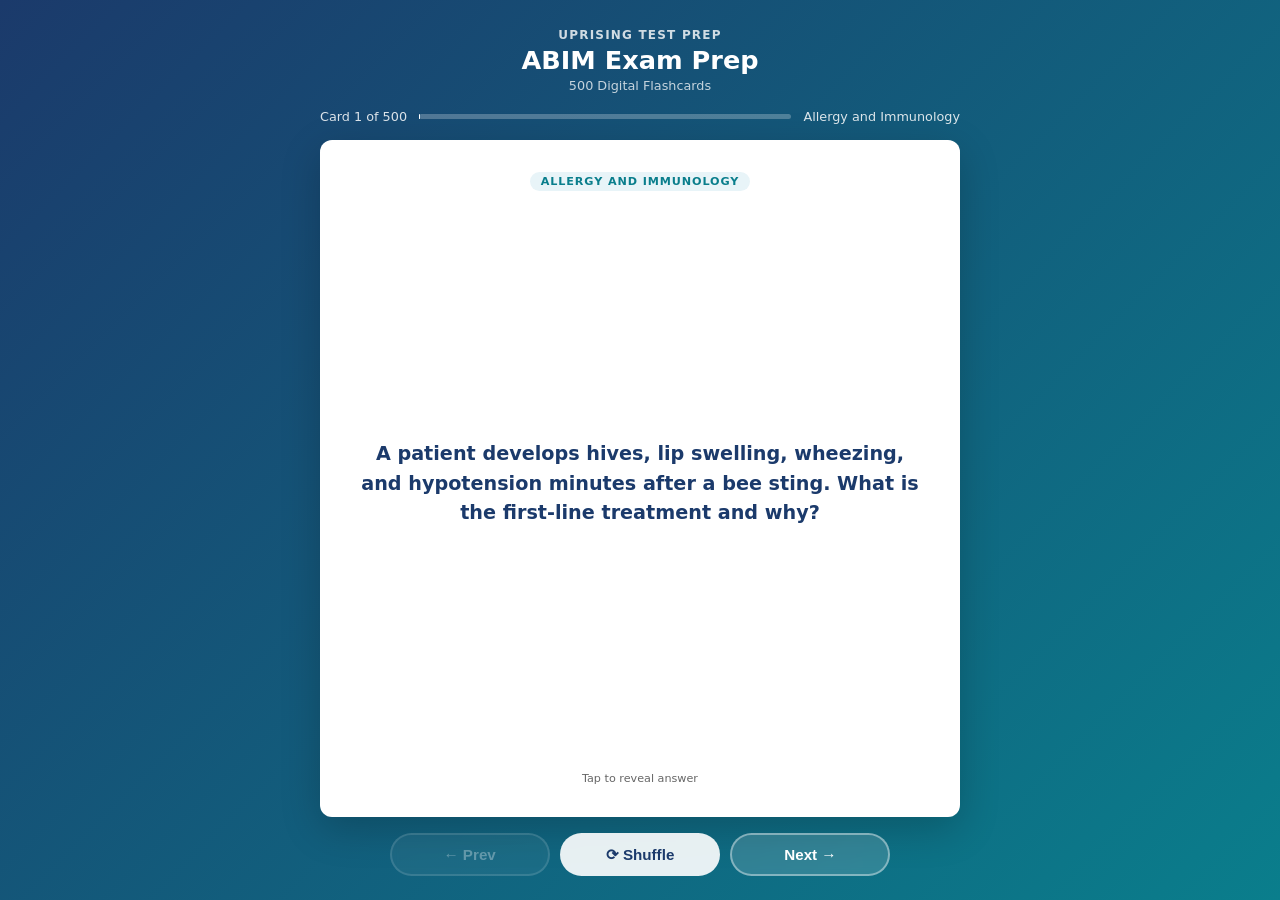
==== flashcards/index.html @ 8e614565 "Deploy ABIM exam" ====
<!DOCTYPE html>
<html lang="en">
<head>
  <meta charset="UTF-8">
  <meta name="viewport" content="width=device-width, initial-scale=1.0">
  <title>ABIM Exam Prep — Flashcards</title>
  <style>
    :root {
      --blue:   #1B3A6B;
      --teal:   #0A7E8C;
      --ltblue: #E8F4F8;
      --white:  #FFFFFF;
      --text:   #1A1A1A;
      --muted:  #666;
      --radius: 12px;
    }
    * { box-sizing: border-box; margin: 0; padding: 0; }
    html, body { height: 100%; }
    body {
      font-family: 'Segoe UI', system-ui, sans-serif;
      background: linear-gradient(135deg, var(--blue) 0%, var(--teal) 100%);
      min-height: 100dvh;
      display: flex;
      flex-direction: column;
      align-items: center;
      padding: 1.25rem 1rem 1rem;
      gap: 0.75rem;
      overflow-x: hidden;
    }
    header { text-align: center; color: #fff; flex-shrink: 0; }
    header .brand { font-size: 0.75rem; font-weight: 700; letter-spacing: 0.1em; opacity: 0.8; text-transform: uppercase; }
    header h1 { font-size: 1.3rem; font-weight: 800; margin-top: 0.2rem; }
    header .subtitle { font-size: 0.8rem; opacity: 0.75; margin-top: 0.15rem; }
    #progress-info {
      display: flex; align-items: center; gap: 0.75rem;
      color: rgba(255,255,255,0.85); font-size: 0.8rem;
      flex-shrink: 0; width: 100%; max-width: 640px;
    }
    #progress-bar-track {
      flex: 1; background: rgba(255,255,255,0.25);
      border-radius: 4px; height: 5px;
    }
    #progress-bar-fill { height: 100%; background: #fff; border-radius: 4px; transition: width 0.3s; }
    .card-scene {
      width: 100%; max-width: 640px;
      perspective: 1200px;
      cursor: pointer;
      flex: 1; min-height: 0;
      display: flex; flex-direction: column;
    }
    .card-inner {
      position: relative; width: 100%;
      flex: 1; min-height: 0;
      transition: transform 0.55s cubic-bezier(.4,0,.2,1);
      transform-style: preserve-3d;
    }
    .card-scene.flipped .card-inner { transform: rotateY(180deg); }
    .card-face {
      position: absolute; inset: 0;
      backface-visibility: hidden; -webkit-backface-visibility: hidden;
      border-radius: var(--radius);
      display: flex; flex-direction: column;
      padding: 1.5rem 1.75rem;
      box-shadow: 0 12px 40px rgba(0,0,0,0.2);
      overflow: hidden;
    }
    .card-front { background: var(--white); align-items: center; justify-content: center; }
    .card-back  { background: var(--ltblue); transform: rotateY(180deg); }
    .card-badge {
      font-size: 0.7rem; font-weight: 700; text-transform: uppercase;
      letter-spacing: 0.08em;
      background: var(--ltblue); color: var(--teal);
      padding: 0.2rem 0.65rem; border-radius: 20px;
      margin-bottom: 0.85rem; flex-shrink: 0;
    }
    .card-back .card-badge { background: rgba(10,126,140,0.12); }
    .card-front .q-text {
      font-size: 1.1rem; font-weight: 600; color: var(--blue); line-height: 1.55;
      text-align: center; overflow-y: auto; flex: 1;
      display: flex; align-items: center; justify-content: center;
      scrollbar-width: thin; scrollbar-color: rgba(27,58,107,0.3) transparent;
    }
    .card-back .a-label { font-size: 0.7rem; font-weight: 700; color: var(--teal); text-transform: uppercase; letter-spacing: 0.08em; margin-bottom: 0.4rem; flex-shrink: 0; }
    .card-back .a-text  {
      font-size: 0.975rem; color: var(--text); line-height: 1.65;
      overflow-y: auto; flex: 1; min-height: 0; padding-right: 4px;
      scrollbar-width: thin; scrollbar-color: rgba(10,126,140,0.4) transparent;
    }
    .card-back .a-text::-webkit-scrollbar { width: 4px; }
    .card-back .a-text::-webkit-scrollbar-track { background: transparent; }
    .card-back .a-text::-webkit-scrollbar-thumb { background: rgba(10,126,140,0.4); border-radius: 4px; }
    .tap-hint { flex-shrink: 0; margin-top: 0.6rem; font-size: 0.7rem; color: var(--muted); text-align: center; }
    .card-back .tap-hint { color: var(--teal); opacity: 0.7; }
    .controls {
      display: flex; gap: 0.65rem; flex-wrap: nowrap;
      justify-content: center; flex-shrink: 0;
      width: 100%; max-width: 640px;
      padding-bottom: env(safe-area-inset-bottom, 0px);
    }
    .btn {
      padding: 0.6rem 1.2rem; border-radius: 50px;
      border: 2px solid rgba(255,255,255,0.4);
      background: rgba(255,255,255,0.15); color: #fff;
      font-weight: 700; font-size: 0.875rem; cursor: pointer;
      transition: all 0.2s; backdrop-filter: blur(4px);
      white-space: nowrap; flex: 1; max-width: 160px;
    }
    .btn:hover { background: rgba(255,255,255,0.3); border-color: rgba(255,255,255,0.7); }
    .btn:active { transform: scale(0.96); }
    .btn:disabled { opacity: 0.35; cursor: not-allowed; }
    .btn.btn-primary { background: rgba(255,255,255,0.9); color: var(--blue); border-color: transparent; }
    .btn.btn-primary:hover { background: #fff; }
    #loading { color: rgba(255,255,255,0.8); font-size: 1rem; text-align: center; padding: 3rem; flex: 1; }
    @media (min-width: 768px) {
      body { padding: 1.75rem 1.5rem 1.5rem; gap: 1rem; }
      header h1 { font-size: 1.6rem; }
      .card-face { padding: 2rem 2.5rem; }
      .card-front .q-text { font-size: 1.2rem; }
      .card-back .a-text { font-size: 1.05rem; }
      .btn { font-size: 0.95rem; padding: 0.65rem 1.4rem; }
    }
    @media (max-width: 380px) {
      body { padding: 0.75rem; gap: 0.5rem; }
      header .brand { font-size: 0.65rem; }
      header h1 { font-size: 1.1rem; }
      header .subtitle { display: none; }
      .card-face { padding: 1rem 1.1rem; }
      .card-front .q-text { font-size: 0.975rem; }
      .card-back .a-text { font-size: 0.875rem; }
      .btn { font-size: 0.8rem; padding: 0.5rem 0.75rem; }
    }
  </style>
</head>
<body>
<header>
  <div class="brand">Uprising Test Prep</div>
  <h1>ABIM Exam Prep</h1>
  <div class="subtitle">500 Digital Flashcards</div>
</header>
<div id="progress-info">
  <span id="card-counter">Card 1 of 500</span>
  <div id="progress-bar-track"><div id="progress-bar-fill" style="width:0%"></div></div>
  <span id="domain-label"></span>
</div>
<div id="loading">Loading flashcards...</div>
<div class="card-scene" id="card-scene" style="display:none" onclick="flipCard()">
  <div class="card-inner" id="card-inner">
    <div class="card-face card-front">
      <div class="card-badge" id="front-badge"></div>
      <div class="q-text" id="q-text"></div>
      <div class="tap-hint">Tap to reveal answer</div>
    </div>
    <div class="card-face card-back">
      <div class="card-badge" id="back-badge">Answer</div>
      <div class="a-label">Answer</div>
      <div class="a-text" id="a-text"></div>
      <div class="tap-hint">Tap to flip back</div>
    </div>
  </div>
</div>
<div class="controls" id="controls" style="display:none">
  <button class="btn" id="prev-btn" onclick="event.stopPropagation();move(-1)" disabled>&#8592; Prev</button>
  <button class="btn btn-primary" onclick="event.stopPropagation();shuffleCards()">&#10227; Shuffle</button>
  <button class="btn" id="next-btn" onclick="event.stopPropagation();move(1)">Next &#8594;</button>
</div>
<script>
const DOMAIN_LABELS = {
  allergy_and_immunology: "Allergy and Immunology",
  cardiovascular_disease: "Cardiovascular Disease",
  dermatology: "Dermatology",
  endocrinology_diabetes_and_metabolism: "Endocrinology Diabetes and Metabolism",
  gastroenterology: "Gastroenterology",
  hematology: "Hematology",
  infectious_disease: "Infectious Disease",
  miscellaneous: "Miscellaneous",
  nephrology_and_urology: "Nephrology and Urology",
  neurology: "Neurology",
  obstetrics_and_gynecology: "Obstetrics and Gynecology",
  medical_oncology: "Medical Oncology",
  ophthalmology: "Ophthalmology",
  otolaryngology_and_dental_medicine: "Otolaryngology and Dental Medicine",
  psychiatry: "Psychiatry",
  pulmonary_disease: "Pulmonary Disease",
  rheumatology_and_orthopedics: "Rheumatology and Orthopedics",
  geriatric_syndromes: "Geriatric Syndromes",
};
let cards   = [];
let current = 0;
async function init() {
  try {
    const res = await fetch('flashcards.json');
    if (!res.ok) throw new Error('Network error');
    cards = await res.json();
    document.getElementById('loading').style.display    = 'none';
    document.getElementById('card-scene').style.display = 'flex';
    document.getElementById('controls').style.display   = 'flex';
    show();
  } catch (e) {
    document.getElementById('loading').textContent = 'Error loading flashcards. Please try refreshing.';
  }
}
function domainLabel(key) {
  return DOMAIN_LABELS[key] || key.replace(/_/g, ' ').replace(/\b\w/g, c => c.toUpperCase());
}
function show() {
  const c = cards[current];
  document.getElementById('card-scene').classList.remove('flipped');
  document.getElementById('a-text').scrollTop = 0;
  const label = domainLabel(c.domain || c.chapter || '');
  document.getElementById('q-text').textContent       = c.front;
  document.getElementById('a-text').textContent       = c.back;
  document.getElementById('front-badge').textContent  = label;
  document.getElementById('back-badge').textContent   = label;
  document.getElementById('card-counter').textContent = `Card ${current+1} of ${cards.length}`;
  document.getElementById('domain-label').textContent = label;
  document.getElementById('progress-bar-fill').style.width = `${((current+1)/cards.length*100).toFixed(1)}%`;
  document.getElementById('prev-btn').disabled = current === 0;
  document.getElementById('next-btn').disabled = current === cards.length - 1;
}
function flipCard() { document.getElementById('card-scene').classList.toggle('flipped'); }
function move(dir) {
  const next = current + dir;
  if (next < 0 || next >= cards.length) return;
  current = next; show();
}
function shuffleCards() {
  for (let i = cards.length - 1; i > 0; i--) {
    const j = Math.floor(Math.random() * (i+1));
    [cards[i], cards[j]] = [cards[j], cards[i]];
  }
  current = 0; show();
}
document.addEventListener('keydown', e => {
  if (e.key === 'ArrowRight' || e.key === 'ArrowDown') move(1);
  else if (e.key === 'ArrowLeft' || e.key === 'ArrowUp') move(-1);
  else if (e.key === ' ' || e.key === 'Enter') { e.preventDefault(); flipCard(); }
});
init();
</script>
</body>
</html>
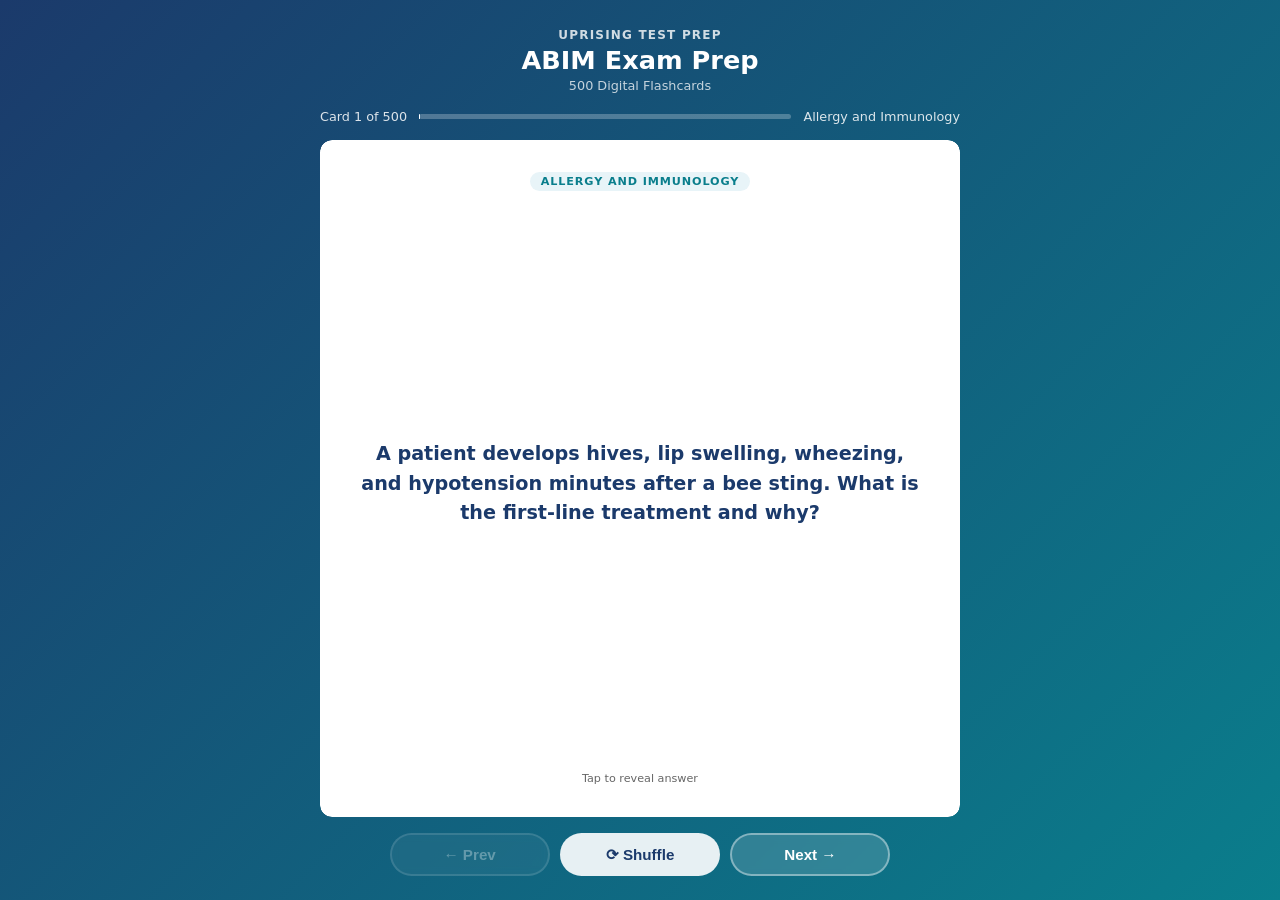
==== commit 4dd22f4a: "Flashcards: clip the answer at the card so it cannot cover Prev/Next in Safari and on iOS" ====
--- a/flashcards/index.html
+++ b/flashcards/index.html
@@ -19,7 +19,12 @@
     body {
       font-family: 'Segoe UI', system-ui, sans-serif;
       background: linear-gradient(135deg, var(--blue) 0%, var(--teal) 100%);
-      min-height: 100dvh;
+      /* Pinned, not min-height: the page must never grow, or the controls
+         get pushed below the fold on iOS where 100dvh and height:100%
+         disagree. The height:100% rule above is the pre-dvh fallback. */
+      height: 100dvh;
+      max-height: 100dvh;
+      overflow: hidden;
       display: flex;
       flex-direction: column;
       align-items: center;
@@ -47,6 +52,13 @@
       cursor: pointer;
       flex: 1; min-height: 0;
       display: flex; flex-direction: column;
+    
+      /* WebKit does not clip overflow inside a preserve-3d context, so the
+         answer pane's own clip is dropped and a long answer paints over the
+         Prev/Next row. This element only sets the perspective and is NOT
+         itself in the 3D context, so its clip is honoured in every engine. */
+      overflow: hidden;
+      border-radius: var(--radius);
     }
     .card-inner {
       position: relative; width: 100%;
@@ -63,6 +75,12 @@
       padding: 1.5rem 1.75rem;
       box-shadow: 0 12px 40px rgba(0,0,0,0.2);
       overflow: hidden;
+    
+      /* Painting through a mask forces WebKit to allocate a real clipping
+         layer for a 3D-transformed element, which is what makes the
+         overflow:hidden and the rounded corners above actually apply. */
+      -webkit-mask-image: -webkit-radial-gradient(#fff, #000);
+              mask-image: radial-gradient(#fff, #000);
     }
     .card-front { background: var(--white); align-items: center; justify-content: center; }
     .card-back  { background: var(--ltblue); transform: rotateY(180deg); }
@@ -85,6 +103,9 @@
       font-size: 0.975rem; color: var(--text); line-height: 1.65;
       overflow-y: auto; flex: 1; min-height: 0; padding-right: 4px;
       scrollbar-width: thin; scrollbar-color: rgba(10,126,140,0.4) transparent;
+    
+      -webkit-overflow-scrolling: touch;
+      overscroll-behavior: contain;
     }
     .card-back .a-text::-webkit-scrollbar { width: 4px; }
     .card-back .a-text::-webkit-scrollbar-track { background: transparent; }
